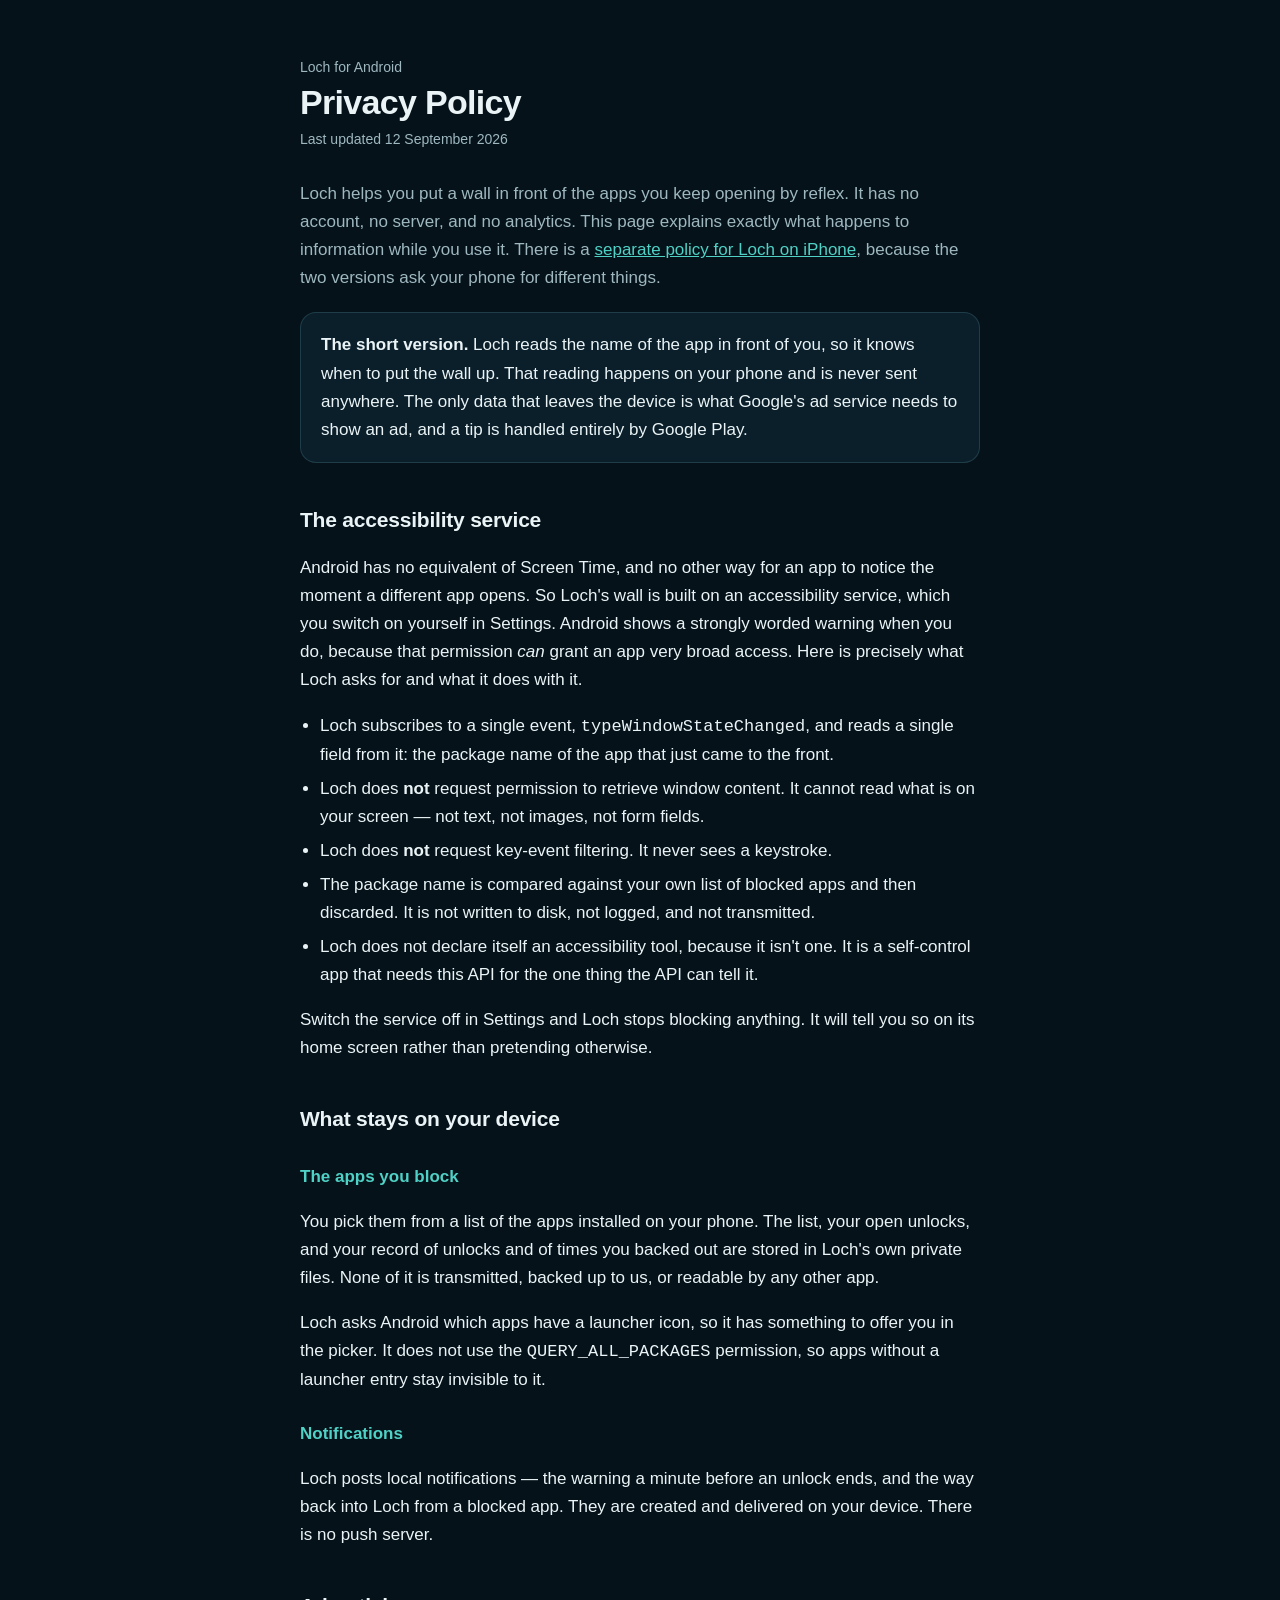
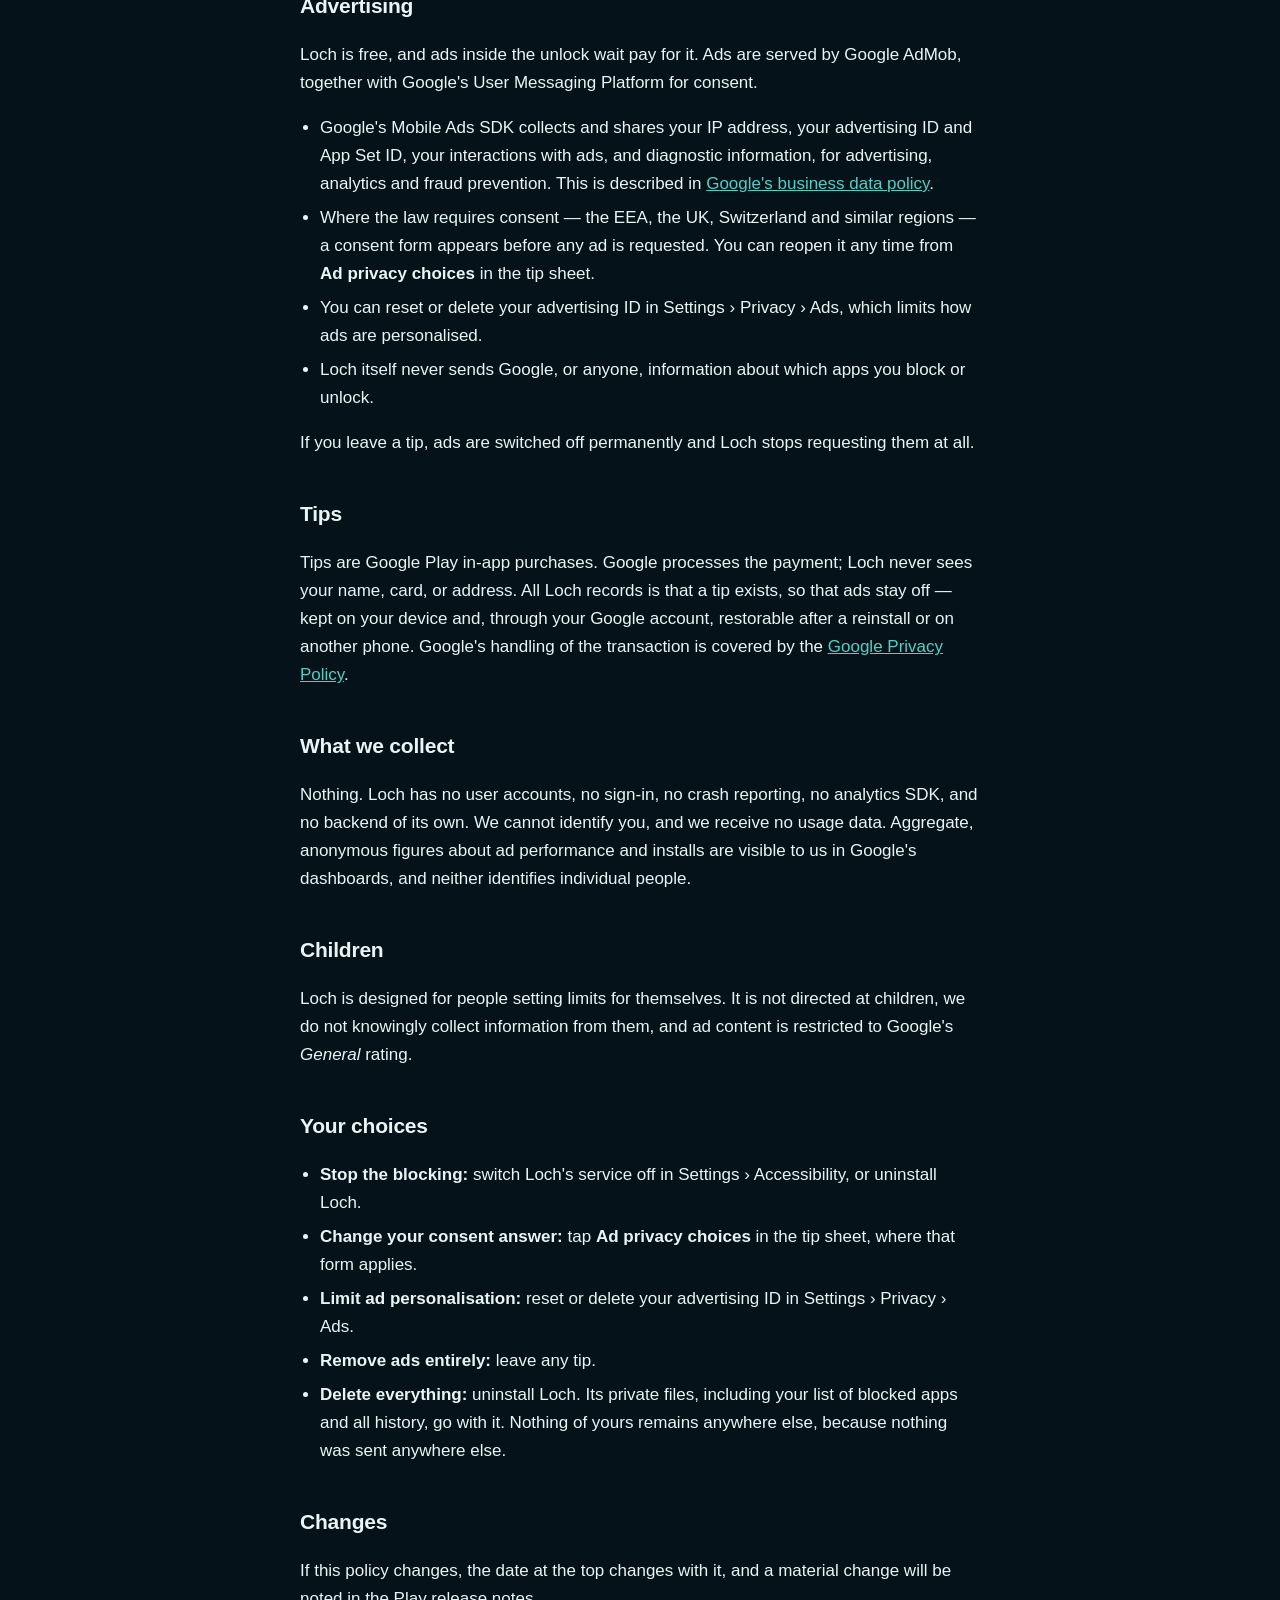
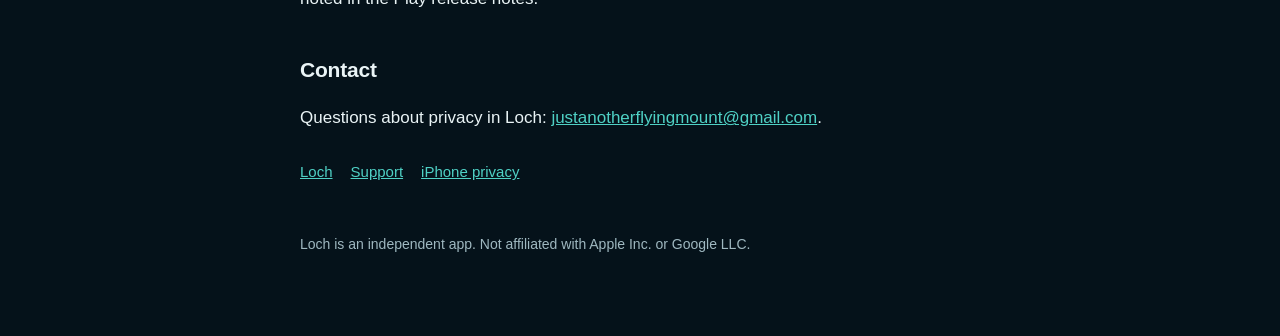
==== privacy-android.html @ 33a5f89a "The pages the store listings link to Privacy policies for iOS and Android, and the support page. Cop" ====
<!doctype html>
<html lang="en">
<head>
<meta charset="utf-8">
<meta name="viewport" content="width=device-width, initial-scale=1">
<title>Loch for Android — Privacy Policy</title>
<link rel="stylesheet" href="style.css">
</head>
<body>
<main>
<header>
  <p class="meta">Loch for Android</p>
  <h1>Privacy Policy</h1>
  <p class="meta">Last updated 12 September 2026</p>
</header>

<p class="lede">Loch helps you put a wall in front of the apps you keep opening by reflex. It has no account, no server, and no analytics. This page explains exactly what happens to information while you use it. There is a <a href="privacy.html">separate policy for Loch on iPhone</a>, because the two versions ask your phone for different things.</p>

<div class="card">
  <p><strong>The short version.</strong> Loch reads the name of the app in front of you, so it knows when to put the wall up. That reading happens on your phone and is never sent anywhere. The only data that leaves the device is what Google's ad service needs to show an ad, and a tip is handled entirely by Google Play.</p>
</div>

<h2>The accessibility service</h2>
<p>Android has no equivalent of Screen Time, and no other way for an app to notice the moment a different app opens. So Loch's wall is built on an accessibility service, which you switch on yourself in Settings. Android shows a strongly worded warning when you do, because that permission <em>can</em> grant an app very broad access. Here is precisely what Loch asks for and what it does with it.</p>
<ul>
  <li>Loch subscribes to a single event, <code>typeWindowStateChanged</code>, and reads a single field from it: the package name of the app that just came to the front.</li>
  <li>Loch does <strong>not</strong> request permission to retrieve window content. It cannot read what is on your screen — not text, not images, not form fields.</li>
  <li>Loch does <strong>not</strong> request key-event filtering. It never sees a keystroke.</li>
  <li>The package name is compared against your own list of blocked apps and then discarded. It is not written to disk, not logged, and not transmitted.</li>
  <li>Loch does not declare itself an accessibility tool, because it isn't one. It is a self-control app that needs this API for the one thing the API can tell it.</li>
</ul>
<p>Switch the service off in Settings and Loch stops blocking anything. It will tell you so on its home screen rather than pretending otherwise.</p>

<h2>What stays on your device</h2>

<h3>The apps you block</h3>
<p>You pick them from a list of the apps installed on your phone. The list, your open unlocks, and your record of unlocks and of times you backed out are stored in Loch's own private files. None of it is transmitted, backed up to us, or readable by any other app.</p>
<p>Loch asks Android which apps have a launcher icon, so it has something to offer you in the picker. It does not use the <code>QUERY_ALL_PACKAGES</code> permission, so apps without a launcher entry stay invisible to it.</p>

<h3>Notifications</h3>
<p>Loch posts local notifications — the warning a minute before an unlock ends, and the way back into Loch from a blocked app. They are created and delivered on your device. There is no push server.</p>

<h2>Advertising</h2>
<p>Loch is free, and ads inside the unlock wait pay for it. Ads are served by Google AdMob, together with Google's User Messaging Platform for consent.</p>
<ul>
  <li>Google's Mobile Ads SDK collects and shares your IP address, your advertising ID and App Set ID, your interactions with ads, and diagnostic information, for advertising, analytics and fraud prevention. This is described in <a href="https://business.safety.google/privacy/" rel="noopener">Google's business data policy</a>.</li>
  <li>Where the law requires consent — the EEA, the UK, Switzerland and similar regions — a consent form appears before any ad is requested. You can reopen it any time from <strong>Ad privacy choices</strong> in the tip sheet.</li>
  <li>You can reset or delete your advertising ID in Settings › Privacy › Ads, which limits how ads are personalised.</li>
  <li>Loch itself never sends Google, or anyone, information about which apps you block or unlock.</li>
</ul>
<p>If you leave a tip, ads are switched off permanently and Loch stops requesting them at all.</p>

<h2>Tips</h2>
<p>Tips are Google Play in-app purchases. Google processes the payment; Loch never sees your name, card, or address. All Loch records is that a tip exists, so that ads stay off — kept on your device and, through your Google account, restorable after a reinstall or on another phone. Google's handling of the transaction is covered by the <a href="https://policies.google.com/privacy" rel="noopener">Google Privacy Policy</a>.</p>

<h2>What we collect</h2>
<p>Nothing. Loch has no user accounts, no sign-in, no crash reporting, no analytics SDK, and no backend of its own. We cannot identify you, and we receive no usage data. Aggregate, anonymous figures about ad performance and installs are visible to us in Google's dashboards, and neither identifies individual people.</p>

<h2>Children</h2>
<p>Loch is designed for people setting limits for themselves. It is not directed at children, we do not knowingly collect information from them, and ad content is restricted to Google's <em>General</em> rating.</p>

<h2>Your choices</h2>
<ul>
  <li><strong>Stop the blocking:</strong> switch Loch's service off in Settings › Accessibility, or uninstall Loch.</li>
  <li><strong>Change your consent answer:</strong> tap <strong>Ad privacy choices</strong> in the tip sheet, where that form applies.</li>
  <li><strong>Limit ad personalisation:</strong> reset or delete your advertising ID in Settings › Privacy › Ads.</li>
  <li><strong>Remove ads entirely:</strong> leave any tip.</li>
  <li><strong>Delete everything:</strong> uninstall Loch. Its private files, including your list of blocked apps and all history, go with it. Nothing of yours remains anywhere else, because nothing was sent anywhere else.</li>
</ul>

<h2>Changes</h2>
<p>If this policy changes, the date at the top changes with it, and a material change will be noted in the Play release notes.</p>

<h2>Contact</h2>
<p>Questions about privacy in Loch: <a href="mailto:justanotherflyingmount@gmail.com">justanotherflyingmount@gmail.com</a>.</p>

<nav><a href="index.html">Loch</a><a href="support.html">Support</a><a href="privacy.html">iPhone privacy</a></nav>
<footer>Loch is an independent app. Not affiliated with Apple Inc. or Google LLC.</footer>
</main>
</body>
</html>
---- style.css ----
:root {
  --bg: #05121a;
  --surface: #0b1f2b;
  --line: rgba(120, 200, 210, 0.18);
  --text: #eaf4f6;
  --muted: #9fb8c0;
  --accent: #4fd1c5;
}
* { box-sizing: border-box; }
body {
  margin: 0;
  padding: 0 20px 80px;
  background: var(--bg);
  color: var(--text);
  font: 17px/1.65 -apple-system, BlinkMacSystemFont, "SF Pro Text", "Helvetica Neue", Arial, sans-serif;
  -webkit-text-size-adjust: 100%;
}
main { max-width: 680px; margin: 0 auto; }
header { padding: 56px 0 8px; }
h1 { font-size: 34px; line-height: 1.15; margin: 0 0 6px; letter-spacing: -0.02em; }
h2 { font-size: 21px; margin: 40px 0 10px; letter-spacing: -0.01em; }
h3 { font-size: 17px; margin: 26px 0 6px; color: var(--accent); }
p, li { color: var(--text); }
.lede, .meta { color: var(--muted); }
.meta { font-size: 14px; margin: 0 0 4px; }
a { color: var(--accent); }
ul { padding-left: 20px; }
li { margin: 6px 0; }
hr { border: 0; border-top: 1px solid var(--line); margin: 48px 0 24px; }
.card {
  background: var(--surface);
  border: 1px solid var(--line);
  border-radius: 16px;
  padding: 18px 20px;
  margin: 20px 0;
}
.card p:first-child { margin-top: 0; }
.card p:last-child { margin-bottom: 0; }
nav { font-size: 15px; margin-top: 28px; }
nav a { margin-right: 18px; }
footer { color: var(--muted); font-size: 14px; margin-top: 48px; }
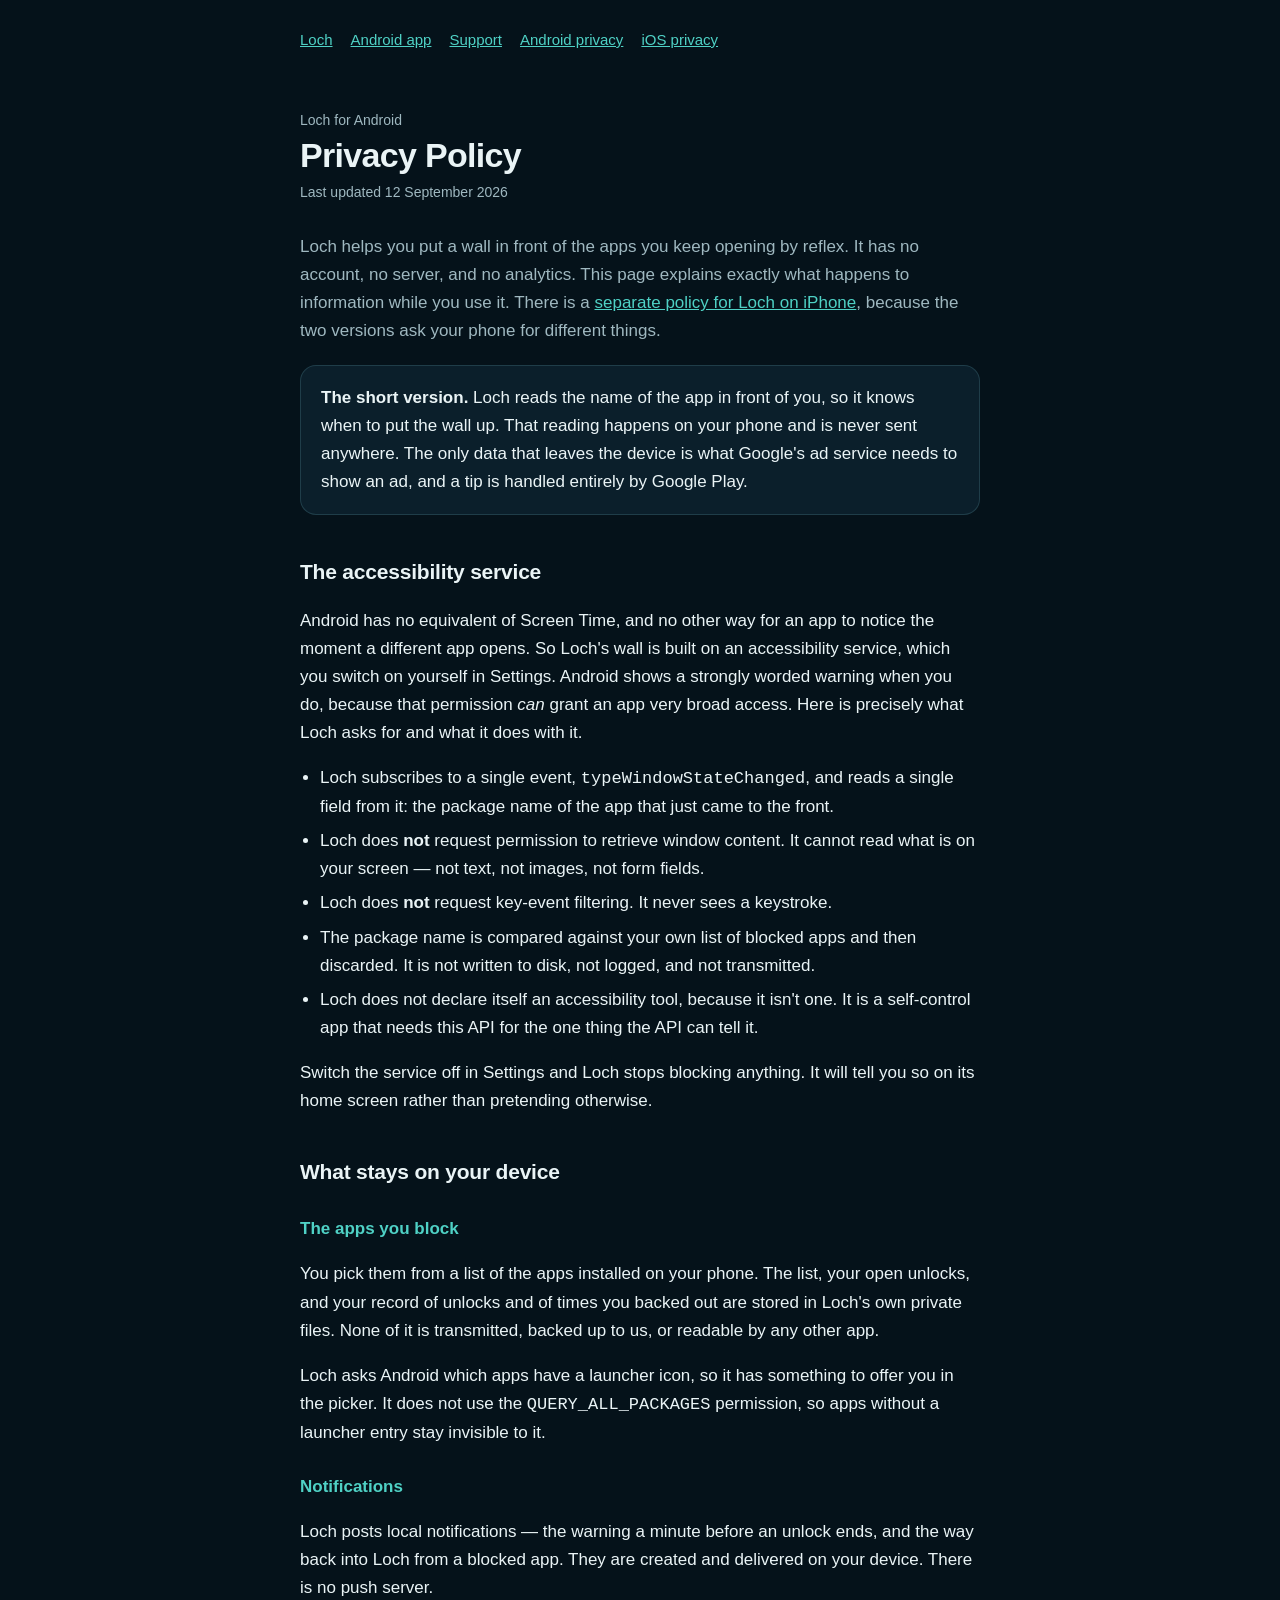
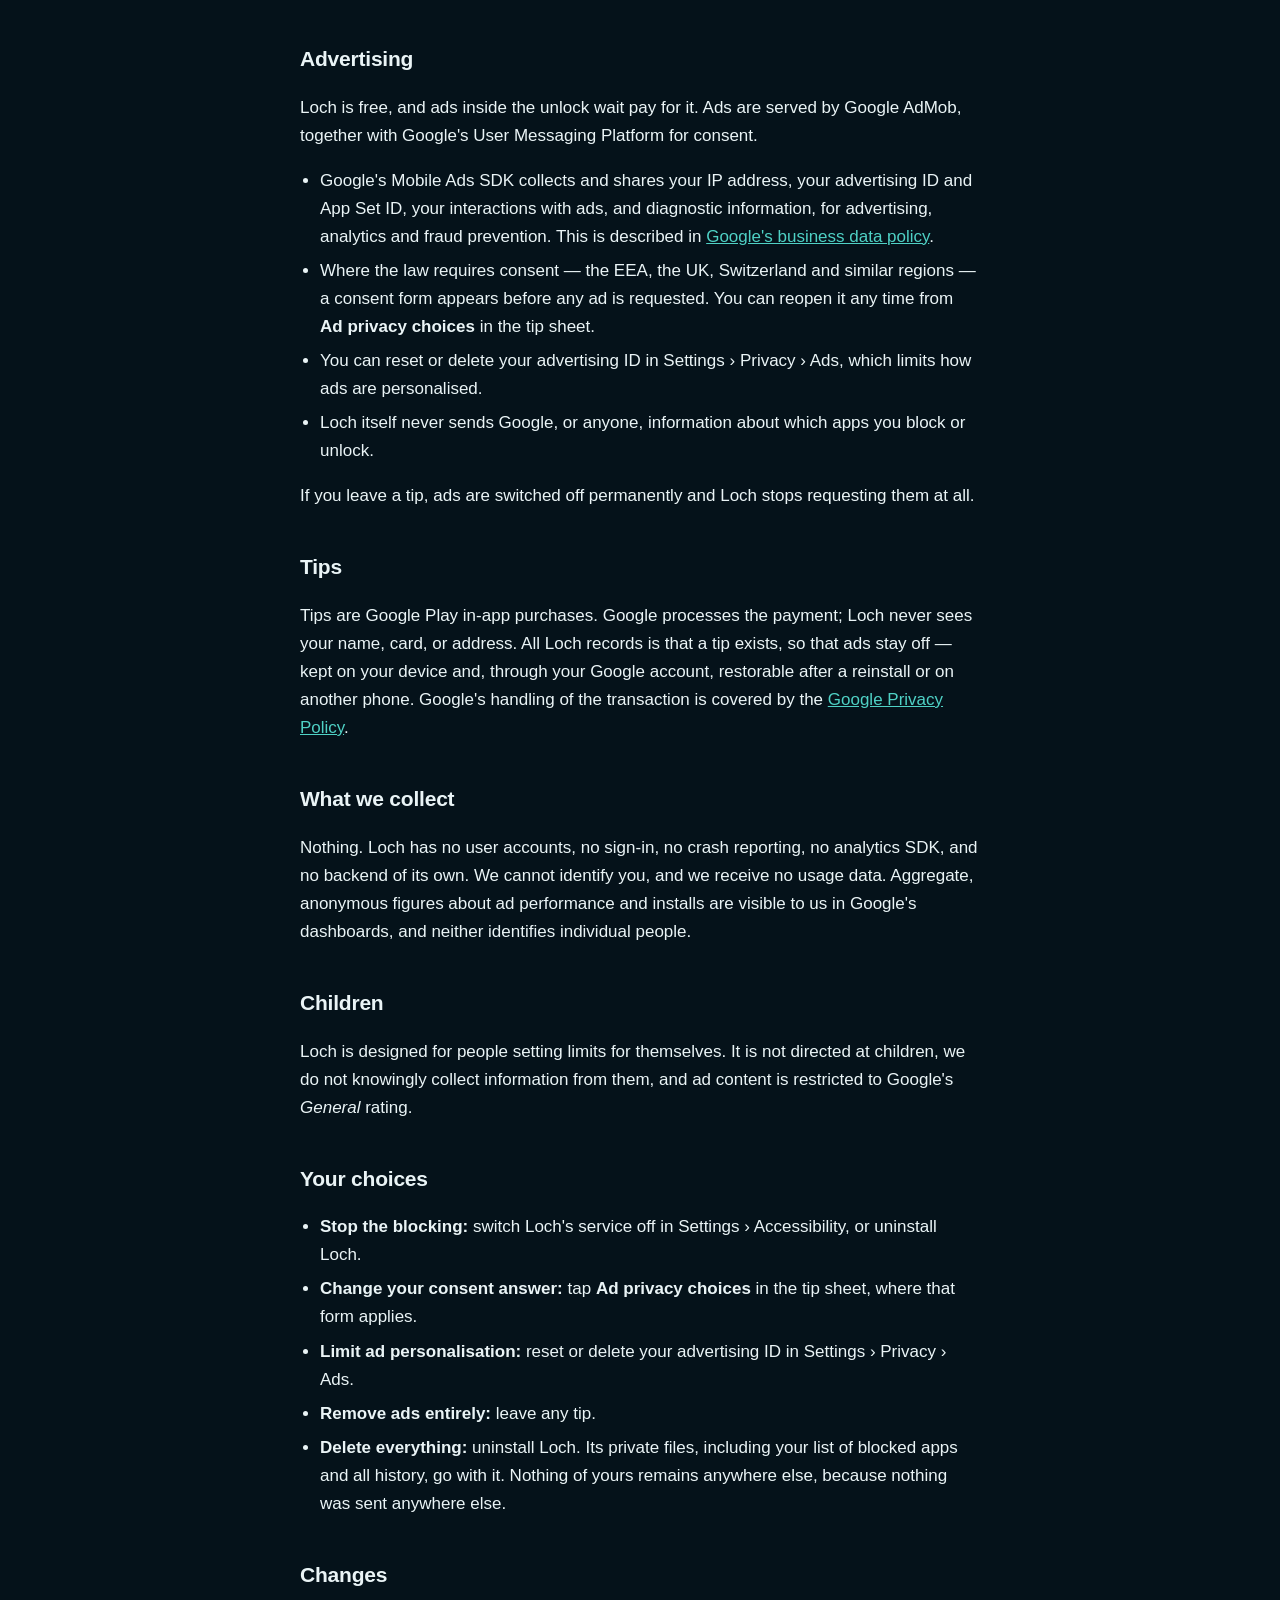
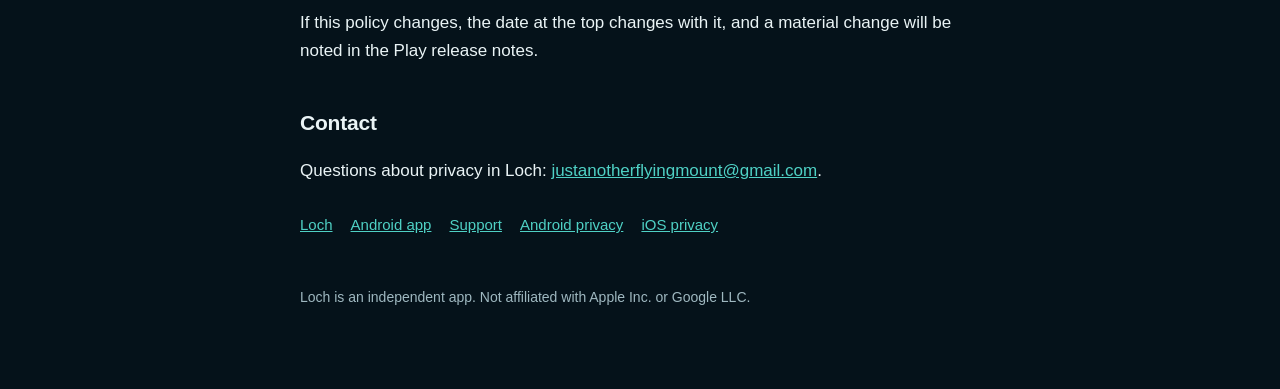
==== commit 0d50ac3b: "Update the pages from docs/" ====
--- a/privacy-android.html
+++ b/privacy-android.html
@@ -3,11 +3,32 @@
 <head>
 <meta charset="utf-8">
 <meta name="viewport" content="width=device-width, initial-scale=1">
-<title>Loch for Android — Privacy Policy</title>
+<title>Loch Android Privacy Policy — Permissions &amp; Ads</title>
+<meta name="description" content="How Loch for Android handles app blocking, accessibility permission, on-device data, Google AdMob ads, and optional Google Play purchases.">
+<meta name="robots" content="index, follow, max-image-preview:large">
+<meta name="theme-color" content="#05121a">
+<link rel="canonical" href="https://thenoodleheaded.github.io/loch-site/privacy-android.html">
+<link rel="icon" type="image/png" href="assets/loch-icon.png">
+<link rel="sitemap" type="application/xml" href="sitemap.xml">
+<meta property="og:type" content="website">
+<meta property="og:site_name" content="Loch">
+<meta property="og:locale" content="en_US">
+<meta property="og:title" content="Loch Android Privacy Policy — Permissions &amp; Ads">
+<meta property="og:description" content="How Loch for Android handles app blocking, accessibility permission, on-device data, Google AdMob ads, and optional Google Play purchases.">
+<meta property="og:url" content="https://thenoodleheaded.github.io/loch-site/privacy-android.html">
+<meta property="og:image" content="https://thenoodleheaded.github.io/loch-site/assets/loch-social.png">
+<meta property="og:image:width" content="1024">
+<meta property="og:image:height" content="500">
+<meta property="og:image:alt" content="Loch app blocker">
+<meta name="twitter:card" content="summary_large_image">
+<meta name="twitter:title" content="Loch Android Privacy Policy — Permissions &amp; Ads">
+<meta name="twitter:description" content="How Loch for Android handles app blocking, accessibility permission, on-device data, Google AdMob ads, and optional Google Play purchases.">
+<meta name="twitter:image" content="https://thenoodleheaded.github.io/loch-site/assets/loch-social.png">
 <link rel="stylesheet" href="style.css">
 </head>
 <body>
 <main>
+<nav aria-label="Site navigation"><a href="./">Loch</a><a href="android.html">Android app</a><a href="support.html">Support</a><a href="privacy-android.html">Android privacy</a><a href="privacy.html">iOS privacy</a></nav>
 <header>
   <p class="meta">Loch for Android</p>
   <h1>Privacy Policy</h1>
@@ -74,7 +95,7 @@
 <h2>Contact</h2>
 <p>Questions about privacy in Loch: <a href="mailto:justanotherflyingmount@gmail.com">justanotherflyingmount@gmail.com</a>.</p>
 
-<nav><a href="index.html">Loch</a><a href="support.html">Support</a><a href="privacy.html">iPhone privacy</a></nav>
+<nav aria-label="Site navigation"><a href="./">Loch</a><a href="android.html">Android app</a><a href="support.html">Support</a><a href="privacy-android.html">Android privacy</a><a href="privacy.html">iOS privacy</a></nav>
 <footer>Loch is an independent app. Not affiliated with Apple Inc. or Google LLC.</footer>
 </main>
 </body>
--- a/style.css
+++ b/style.css
@@ -39,3 +39,20 @@
 nav { font-size: 15px; margin-top: 28px; }
 nav a { margin-right: 18px; }
 footer { color: var(--muted); font-size: 14px; margin-top: 48px; }
+.app-icon { border-radius: 20px; margin-bottom: 18px; }
+.downloads { display: flex; flex-wrap: wrap; gap: 12px; margin: 24px 0 12px; }
+.button { display: inline-block; padding: 12px 18px; border-radius: 12px; background: var(--accent); color: var(--bg); text-decoration: none; font-size: 16px; font-weight: 700; }
+.button.secondary { background: var(--surface); color: var(--text); border: 1px solid var(--line); }
+a:focus-visible { outline: 3px solid var(--accent); outline-offset: 4px; }
+.wait-options { margin: 0; }
+.screenshots { display: grid; grid-template-columns: repeat(2, minmax(0, 1fr)); gap: 20px; margin-top: 32px; }
+figure { margin: 0; }
+figure img { display: block; width: 100%; height: auto; border-radius: 16px; border: 1px solid var(--line); }
+figcaption { color: var(--muted); font-size: 14px; margin-top: 8px; }
+@media (max-width: 480px) {
+  header { padding-top: 32px; }
+  h1 { font-size: 30px; }
+  .downloads { flex-direction: column; }
+  .button { text-align: center; }
+  .screenshots { gap: 12px; }
+}
